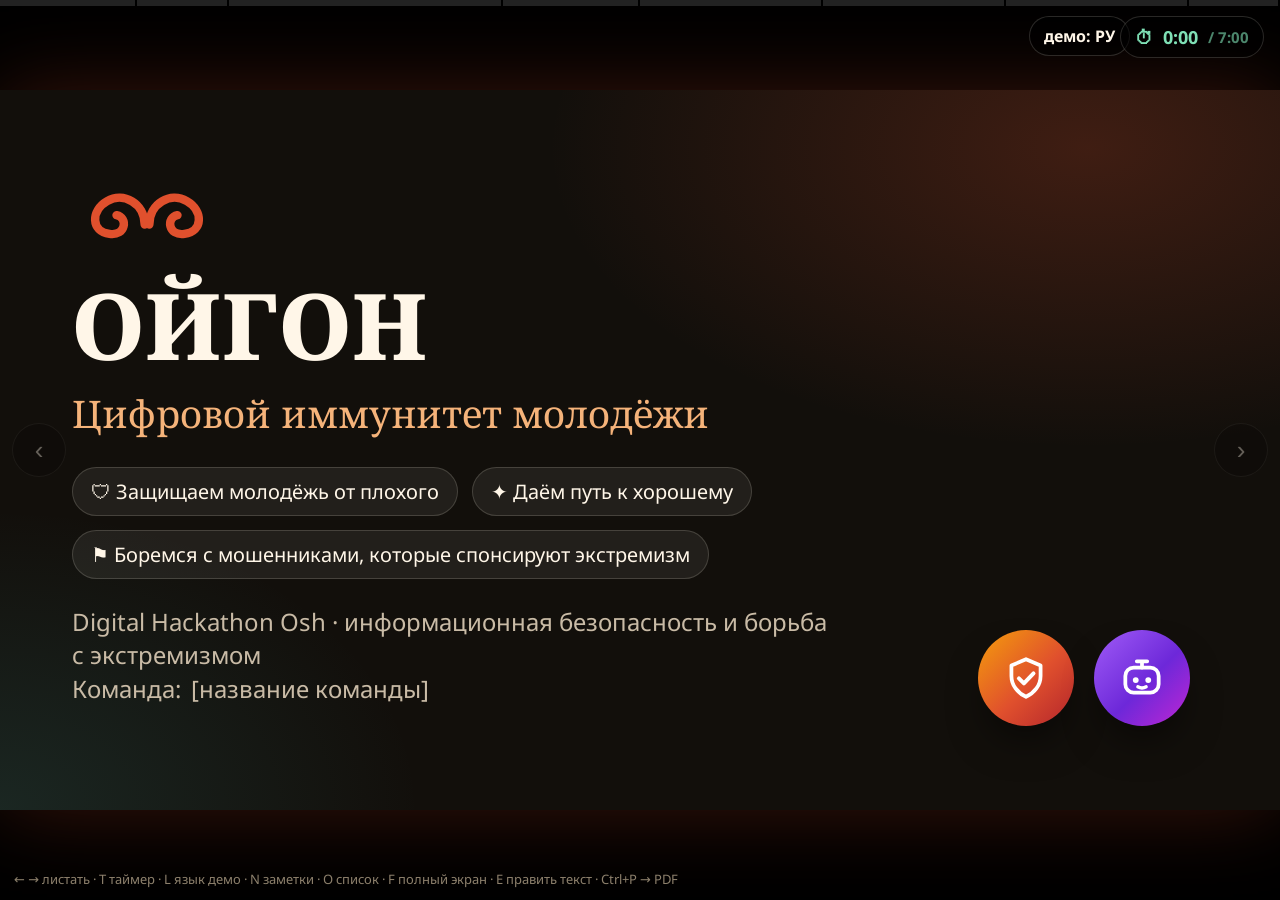
==== pitch/index.html @ 75fb94d0 "Анимированная презентация для защиты (pitch/), ссылки для демо, параметр lang Co-Authored-By: Claude" ====
<!doctype html>
<html lang="ru">
<head>
<meta charset="utf-8">
<meta name="viewport" content="width=device-width, initial-scale=1">
<title>Ойгон — питч (7 минут)</title>
<link href="https://fonts.googleapis.com/css2?family=Noto+Sans:wght@400;600;700&family=Noto+Serif:wght@600;700;800&display=swap" rel="stylesheet">
<style>
:root{--bg:#120f0b;--ink:#fff6e8;--mute:#c9bba6;--red:#e0502d;--red2:#b3252c;--gold:#f5b37a;--teal:#4fb7ae;--card:rgba(255,246,232,.07);--line:rgba(255,246,232,.16);--f-head:'Noto Serif',Georgia,serif;--f-body:'Noto Sans',system-ui,Segoe UI,Arial,sans-serif}
*{box-sizing:border-box;margin:0}
html,body{height:100%;background:#000;overflow:hidden;font-family:var(--f-body);color:var(--ink)}
.stage{position:absolute;left:50%;top:50%;width:1280px;height:720px;transform-origin:center;background:var(--bg);overflow:hidden;box-shadow:0 0 80px rgba(224,80,45,.25)}
.slide{position:absolute;inset:0;padding:56px 72px 70px;opacity:0;visibility:hidden;transform:translateX(60px);transition:opacity .55s,transform .65s cubic-bezier(.2,.8,.2,1),visibility 0s .65s;overflow:hidden;
  background:radial-gradient(900px 500px at 85% 8%,rgba(224,80,45,.22),transparent 60%),radial-gradient(700px 500px at 0% 100%,rgba(79,183,174,.14),transparent 60%),var(--bg)}
.slide.active{opacity:1;visibility:visible;transform:none;transition:opacity .55s,transform .65s cubic-bezier(.2,.8,.2,1)}
.slide.prev{transform:translateX(-60px)}
h1,h2,h3{font-family:var(--f-head);line-height:1.08}
h1{font-size:92px;font-weight:800;letter-spacing:.01em}
h2{font-size:50px;font-weight:800;max-width:1000px}
h3{font-size:26px;font-weight:700}
p{font-size:24px;line-height:1.4;color:var(--mute)}
.top{display:flex;align-items:center;gap:16px;margin-bottom:26px;font-size:15px;letter-spacing:.14em;text-transform:uppercase;color:var(--gold);font-weight:700}
.top .chip{margin-left:auto;padding:6px 14px;border:1px solid var(--line);border-radius:999px;color:var(--mute);letter-spacing:.06em;text-transform:none;font-weight:600}
.top svg{width:46px;height:23px;color:var(--red)}
.num{font-family:var(--f-head);color:var(--red);font-weight:800}
.card{background:var(--card);border:1px solid var(--line);border-radius:22px;padding:26px 28px;backdrop-filter:blur(4px)}
.grid{display:grid;gap:22px}
.g2{grid-template-columns:1fr 1fr}.g3{grid-template-columns:repeat(3,1fr)}.g4{grid-template-columns:repeat(4,1fr)}
.btn{display:inline-flex;align-items:center;gap:10px;padding:14px 26px;border-radius:14px;background:var(--red);color:#fff;font:700 20px var(--f-body);border:0;cursor:pointer;text-decoration:none}
.btn:hover{background:var(--red2)}.btn.ghost{background:transparent;border:1px solid var(--line);color:var(--ink)}
.tag{display:inline-block;padding:5px 12px;border-radius:8px;background:rgba(224,80,45,.2);color:var(--gold);font-weight:700;font-size:17px}
.src{font-size:14px;color:#a89a85;margin-top:8px}
.edit{border-bottom:2px dashed rgba(245,179,122,.5);padding:0 4px;border-radius:4px;outline:none}
body.editing .edit{background:rgba(245,179,122,.18);cursor:text}
body:not(.editing) .edit{border-bottom-color:transparent}
.hint{position:fixed;left:14px;bottom:12px;font-size:13px;color:#8d806c;z-index:40;font-family:var(--f-body)}
/* ===== анимации появления ===== */
.slide.active [data-a]{animation:aUp .8s var(--d,0s) cubic-bezier(.2,.8,.2,1) both}
.slide.active [data-a=left]{animation-name:aLeft}.slide.active [data-a=right]{animation-name:aRight}
.slide.active [data-a=zoom]{animation-name:aZoom}.slide.active [data-a=pop]{animation-name:aPop}.slide.active [data-a=fall]{animation-name:aFall;animation-duration:1.3s}
.slide.active [data-a=fade]{animation-name:aFade}
@keyframes aUp{from{opacity:0;transform:translateY(34px)}to{opacity:1;transform:none}}
@keyframes aLeft{from{opacity:0;transform:translateX(-50px)}to{opacity:1;transform:none}}
@keyframes aRight{from{opacity:0;transform:translateX(50px)}to{opacity:1;transform:none}}
@keyframes aZoom{from{opacity:0;transform:scale(.8)}to{opacity:1;transform:none}}
@keyframes aPop{0%{opacity:0;transform:scale(.4)}60%{transform:scale(1.12)}100%{opacity:1;transform:none}}
@keyframes aFade{from{opacity:0}to{opacity:1}}
@keyframes aFall{0%{opacity:1;transform:translateY(-900px) rotate(-20deg);animation-timing-function:cubic-bezier(.5,0,.9,.6)}50%{transform:translateY(0) rotate(0);animation-timing-function:ease-out}64%{transform:translateY(-44px)}76%{transform:translateY(0);animation-timing-function:ease-out}86%{transform:translateY(-14px)}100%{transform:none}}
/* ===== титул ===== */
.s1{display:grid;align-content:center}
.s1 .mark{width:150px;height:75px;color:var(--red);margin-bottom:20px}
.s1 .mark path{stroke-dasharray:240;stroke-dashoffset:240}
.s1.active .mark path{animation:draw 2.2s .3s ease forwards}
@keyframes draw{to{stroke-dashoffset:0}}
.s1 p{max-width:760px}
.s1 .sub{font-family:var(--f-head);font-size:38px;color:var(--gold);margin:12px 0 28px}
.pillars{display:flex;gap:14px;flex-wrap:wrap;margin-bottom:26px}
.pill{padding:10px 18px;border-radius:999px;border:1px solid var(--line);font-size:20px;color:var(--ink);background:var(--card)}
.bots{position:absolute;right:90px;bottom:84px;display:flex;gap:20px}
.bot{width:96px;height:96px;border-radius:50%;display:grid;place-items:center;color:#fff;box-shadow:0 22px 40px -12px rgba(0,0,0,.6)}
.bot.a{background:linear-gradient(135deg,#f59e0b,#e0502d 55%,#b3252c)}.bot.b{background:linear-gradient(135deg,#a05cf7,#6d28d9 55%,#c026d3)}
.bot svg{width:50px;height:50px}
/* ===== проблема ===== */
.chat{display:grid;gap:14px;align-content:start}
.bub{max-width:560px;padding:16px 20px;border-radius:22px 22px 22px 6px;background:#e6e5ee;color:#16141a;font-size:24px;line-height:1.3;position:relative}
.bub.you{align-self:end;justify-self:end;border-radius:22px 22px 6px 22px;background:linear-gradient(#2a95ff,#0a7bff);color:#fff}
.flag{background:linear-gradient(120deg,rgba(255,160,122,.9),rgba(224,112,216,.7));padding:1px 6px;border-radius:6px}
.flagtag{position:absolute;right:-8px;top:-14px;font-size:14px;background:var(--red);color:#fff;padding:3px 10px;border-radius:999px;font-weight:700;animation:aPop .5s both}
.typing{display:flex;gap:6px;padding:14px 18px;background:#e6e5ee;border-radius:22px;width:76px}
.typing i{width:10px;height:10px;border-radius:50%;background:#8a8898;animation:dot 1s infinite}.typing i:nth-child(2){animation-delay:.15s}.typing i:nth-child(3){animation-delay:.3s}
@keyframes dot{0%,60%,100%{transform:translateY(0)}30%{transform:translateY(-6px)}}
.big{font-family:var(--f-head);font-weight:800;font-size:74px;color:var(--red);line-height:1}
.big small{font-size:26px;color:var(--ink);font-family:var(--f-body);font-weight:700}
/* ===== решение ===== */
.step{display:grid;gap:12px;align-content:start}
.ic{width:64px;height:64px;border-radius:18px;display:grid;place-items:center;font-size:30px;color:#fff}
.ic.i1{background:linear-gradient(135deg,#1f6f6a,#0b3b44)}.ic.i2{background:linear-gradient(135deg,#e9893a,#c8353b)}.ic.i3{background:linear-gradient(135deg,#8f1d24,#3a0d12)}
.arrow{align-self:center;font-size:54px;color:var(--gold)}
.flow{display:grid;grid-template-columns:1fr auto 1fr auto 1fr;gap:18px;align-items:stretch}
/* ===== демо ===== */
.demo{display:grid;grid-template-columns:480px 1fr;gap:26px;align-items:start}
.demo .st{padding:10px 14px}.demo .steps3{gap:10px}
.beaf{display:grid;grid-template-columns:1fr 26px 1fr;gap:10px;align-items:center;margin-top:14px}
.beaf .card{padding:12px 14px;font-size:17px;line-height:1.3}
.beaf .bad{border-color:rgba(224,80,45,.5)}.beaf .good{border-color:rgba(79,183,174,.6)}
.frame{position:relative;border-radius:18px;border:1px solid var(--line);background:#fff;overflow:hidden;height:500px}
.frame .bar{height:34px;background:#2b2620;display:flex;align-items:center;gap:8px;padding:0 14px;font-size:14px;color:#c9bba6}
.frame .bar i{width:11px;height:11px;border-radius:50%;background:#5a5046}
.frame .bar span{margin-left:10px;background:#3a342c;padding:3px 14px;border-radius:999px;flex:1}
.frame iframe{position:absolute;left:0;top:34px;width:1200px;height:1000px;border:0;transform-origin:0 0;transform:scale(.47);background:#fff}
.frame .cover{position:absolute;inset:34px 0 0 0;display:grid;place-items:center;align-content:center;gap:14px;background:linear-gradient(160deg,#241a14,#120f0b);color:var(--mute);text-align:center}
.dbtn{display:flex;gap:10px;flex-wrap:wrap;margin-top:12px}
.dbtn button{padding:9px 16px;border-radius:999px;border:1px solid var(--line);background:var(--card);color:var(--ink);font:600 16px var(--f-body);cursor:pointer}
.dbtn button:hover,.dbtn button.on{background:var(--red);border-color:var(--red)}
.steps3{display:grid;gap:12px}
.st{display:grid;grid-template-columns:48px 1fr;gap:14px;align-items:center;padding:12px 16px;border-radius:16px;background:var(--card);border:1px solid var(--line)}
.st b.n{width:48px;height:48px;border-radius:50%;display:grid;place-items:center;background:var(--red);font-size:22px}
.st span{font-size:21px;line-height:1.25}
/* ===== безопасность ===== */
.safe .card{display:grid;gap:8px;align-content:start}
.safe h3{color:var(--gold)}
.safe .card p{font-size:21px}
.warn{margin-top:20px;padding:16px 22px;border-radius:16px;border:1px dashed rgba(245,179,122,.6);color:var(--ink);font-size:21px}
/* ===== план ===== */
.tl{position:relative;display:grid;grid-template-columns:repeat(4,1fr);gap:20px;margin-top:20px}
.tl::before{content:"";position:absolute;left:0;right:0;top:34px;height:4px;background:linear-gradient(90deg,var(--red),var(--gold));transform-origin:0 50%;transform:scaleX(0)}
.slide.active .tl::before{animation:grow 1.6s .4s ease forwards}
@keyframes grow{to{transform:scaleX(1)}}
.tl .p{position:relative;display:grid;gap:10px;align-content:start}
.tl .dot{width:68px;height:68px;border-radius:50%;background:var(--bg);border:4px solid var(--red);display:grid;place-items:center;font-family:var(--f-head);font-weight:800;font-size:28px;z-index:1}
.tl .p .when{font-size:24px;font-weight:700;color:var(--gold)}
.tl .p span.t{font-size:20px;color:var(--mute);line-height:1.35}
/* ===== замеры ===== */
.bars{display:grid;gap:14px}
.brow{display:grid;grid-template-columns:170px 1fr 70px;gap:14px;align-items:center;font-size:20px}
.btrack{height:26px;border-radius:14px;background:rgba(255,246,232,.1);overflow:hidden}
.btrack i{display:block;height:100%;width:0;border-radius:14px;transition:width 1.4s var(--d,.4s) cubic-bezier(.2,.8,.2,1)}
.slide.active .btrack i{width:var(--w)}
.b1{background:#8f8068}.b2{background:var(--red)}.b3{background:repeating-linear-gradient(45deg,rgba(224,80,45,.25),rgba(224,80,45,.25) 8px,transparent 8px,transparent 16px);border:1px dashed var(--red)}
/* ===== команда ===== */
.team{display:grid;grid-template-columns:repeat(3,1fr);gap:18px}
.team .card{display:grid;gap:8px}
.av{width:60px;height:60px;border-radius:50%;display:grid;place-items:center;font-family:var(--f-head);font-weight:800;font-size:26px;color:#fff;background:linear-gradient(135deg,var(--red),#6d28d9)}
.ask{margin-top:34px;font-family:var(--f-head);font-size:42px;color:var(--gold)}
/* ===== вопросы ===== */
.qa{display:grid;grid-template-columns:repeat(3,1fr);gap:16px}
.fl{perspective:900px;height:176px;cursor:pointer}
.fl .in{position:relative;height:100%;transition:transform .7s;transform-style:preserve-3d}
.fl.on .in{transform:rotateY(180deg)}
.fl .f,.fl .b{position:absolute;inset:0;border-radius:20px;border:1px solid var(--line);padding:18px 20px;backface-visibility:hidden;display:grid;align-content:center;gap:6px}
.fl .f{background:var(--card);font-family:var(--f-head);font-size:22px;font-weight:700}
.fl .b{background:linear-gradient(160deg,#3a1a12,#1b1410);transform:rotateY(180deg);font-size:17px;line-height:1.35;color:var(--ink)}
.fl .b small{color:var(--gold);font-weight:700;font-size:13px;letter-spacing:.12em}
/* ===== интерфейс ===== */
.ui{position:fixed;z-index:50;font-family:var(--f-body)}
#progress{position:fixed;left:0;right:0;top:0;height:6px;background:rgba(255,255,255,.08);z-index:60;display:flex}
#progress i{display:block;height:100%;background:rgba(255,255,255,.06);border-right:2px solid #000;position:relative;overflow:hidden}
#progress i b{position:absolute;inset:0;background:var(--red);transform-origin:0 50%;transform:scaleX(0)}
#timer{position:fixed;right:16px;top:16px;z-index:60;display:flex;gap:10px;align-items:center;padding:8px 14px;border-radius:999px;background:rgba(0,0,0,.55);border:1px solid var(--line);font:700 18px var(--f-body);color:var(--ink);cursor:pointer;user-select:none}
#timer.ok{color:#7fe0b5}#timer.warn{color:#ffd166}#timer.over{color:#ff7a80}
#notes{position:fixed;left:0;right:0;bottom:0;z-index:70;background:rgba(10,8,6,.96);border-top:1px solid var(--line);padding:18px 28px;max-height:46vh;overflow:auto;font-size:19px;line-height:1.5;color:#efe2cf;transform:translateY(105%);transition:transform .4s}
#notes.on{transform:none}
#notes h4{font-family:var(--f-head);color:var(--gold);margin-bottom:6px;font-size:22px}
#overview{position:fixed;inset:0;z-index:80;background:rgba(8,6,4,.96);display:none;padding:50px;overflow:auto}
#overview.on{display:block}
#overview ol{list-style:none;padding:0;display:grid;grid-template-columns:repeat(2,1fr);gap:12px;max-width:1000px;margin:0 auto}
#overview li{padding:16px 20px;border:1px solid var(--line);border-radius:14px;cursor:pointer;display:grid;grid-template-columns:44px 1fr auto;gap:14px;align-items:center;font-size:20px}
#overview li:hover{background:var(--card)}#overview li b{color:var(--red);font-family:var(--f-head);font-size:24px}#overview li em{font-style:normal;color:var(--mute);font-size:15px}
.nav{position:fixed;top:50%;z-index:55;width:54px;height:54px;border-radius:50%;border:1px solid var(--line);background:rgba(0,0,0,.4);color:var(--ink);font-size:26px;cursor:pointer;opacity:.35;transform:translateY(-50%)}
.nav:hover{opacity:1}.nav.l{left:12px}.nav.r{right:12px}
@media print{
  @page{size:1280px 720px;margin:0}
  html,body{overflow:visible;height:auto;background:#fff}
  .stage{position:static;transform:none!important;width:1280px;height:auto;box-shadow:none;overflow:visible}
  .slide{position:relative;opacity:1!important;visibility:visible!important;transform:none!important;width:1280px;height:720px;page-break-after:always;break-after:page}
  .slide [data-a]{animation:none!important}.btrack i{width:var(--w)!important}.tl::before{transform:none!important}.s1 .mark path{stroke-dashoffset:0!important}
  #progress,#timer,#notes,#overview,.nav,.hint,.frame iframe,.dbtn{display:none!important}
}
</style>
</head>
<body>
<div id="progress"></div>
<div id="dl" title="Язык демо (L)" style="position:fixed;right:150px;top:16px;z-index:60;padding:8px 14px;border-radius:999px;background:rgba(0,0,0,.55);border:1px solid rgba(255,246,232,.16);font:700 16px var(--f-body);color:#fff6e8;cursor:pointer;user-select:none">демо: РУ</div>
<div id="timer" class="ok" title="T — старт/пауза, R — сброс">⏱ <span id="tclock">0:00</span> <small style="opacity:.6">/ 7:00</small></div>
<button class="nav l" id="prev" aria-label="Назад">‹</button><button class="nav r" id="next" aria-label="Вперёд">›</button>
<div class="hint">← → листать · T таймер · L язык демо · N заметки · O список · F полный экран · E править текст · Ctrl+P → PDF</div>

<div class="stage" id="stage">

<!-- 1. ТИТУЛ -->
<section class="slide s1" data-title="Ойгон" data-time="Старт" data-t="0,0">
  <svg class="mark" viewBox="0 0 64 32" aria-hidden="true"><g fill="none" stroke="currentColor" stroke-width="3.6" stroke-linecap="round" stroke-linejoin="round"><path d="M31 19c0-9-9-14-16-10S8 22 16 23c7 1 8-7 3-8"/><path d="M33 19c0-9 9-14 16-10s7 13-1 14c-7 1-8-7-3-8"/></g></svg>
  <h1 data-a="up" style="--d:.2s">ОЙГОН</h1>
  <div class="sub" data-a="up" style="--d:.45s">Цифровой иммунитет молодёжи</div>
  <div class="pillars">
    <span class="pill" data-a="pop" style="--d:.8s">🛡 Защищаем молодёжь от плохого</span>
    <span class="pill" data-a="pop" style="--d:1s">✦ Даём путь к хорошему</span>
    <span class="pill" data-a="pop" style="--d:1.2s">⚑ Боремся с мошенниками, которые спонсируют экстремизм</span>
  </div>
  <p data-a="fade" style="--d:1.5s">Digital Hackathon Osh · информационная безопасность и борьба с экстремизмом<br>Команда: <span class="edit" data-k="team-name">[название команды]</span></p>
  <div class="bots" aria-hidden="true">
    <div class="bot a" data-a="fall" style="--d:1.7s"><svg viewBox="0 0 24 24"><path d="M12 3l7 3v5c0 4.5-3 8.2-7 10-4-1.8-7-5.5-7-10V6z" fill="none" stroke="currentColor" stroke-width="1.8" stroke-linejoin="round"/><path d="M8.6 12.2l2.4 2.4 4.6-4.8" fill="none" stroke="currentColor" stroke-width="1.9" stroke-linecap="round" stroke-linejoin="round"/></svg></div>
    <div class="bot b" data-a="fall" style="--d:2.2s"><svg viewBox="0 0 24 24"><rect x="4" y="7" width="16" height="12" rx="4" fill="none" stroke="currentColor" stroke-width="1.8"/><path d="M12 7V4M9.5 4h5" stroke="currentColor" stroke-width="1.8" stroke-linecap="round"/><circle cx="9" cy="13" r="1.4" fill="currentColor"/><circle cx="15" cy="13" r="1.4" fill="currentColor"/><path d="M10 16.2c1.2.7 2.8.7 4 0" stroke="currentColor" stroke-width="1.6" stroke-linecap="round" fill="none"/></svg></div>
  </div>
</section>

<!-- 2. ПРОБЛЕМА И ГЕРОЙ -->
<section class="slide" data-title="Проблема и герой" data-time="0:00–0:45" data-t="0,45">
  <div class="top"><svg viewBox="0 0 64 32"><use href="#h"/></svg>Проблема и герой<span class="chip">0:00–0:45</span></div>
  <div class="grid g2" style="gap:44px;align-items:start">
    <div>
      <h2 data-a="up">Ученику 15 лет пишут в чате</h2>
      <div class="chat" style="margin-top:22px">
        <div class="bub" data-a="left" style="--d:.5s">Ты не такой, как все. <span class="flag">Есть закрытый чат только для своих.</span><span class="flagtag" data-a="pop" style="--d:1.4s">Лесть</span></div>
        <div class="bub" data-a="left" style="--d:1.2s"><span class="flag">Никому не говори</span> и <span class="flag">реши сейчас.</span><span class="flagtag" data-a="pop" style="--d:2.1s">Секретность · Срочность</span></div>
        <div class="typing" data-a="fade" style="--d:1.9s"><i></i><i></i><i></i></div>
      </div>
      <p style="margin-top:22px;color:var(--ink)" data-a="up"><b>Он не понимает, кому безопасно обратиться.</b></p>
    </div>
    <div class="grid" style="gap:18px">
      <div class="card" data-a="right" style="--d:.6s"><div class="big"><span class="count" data-to="826">0</span> <small>млн сомов</small></div><p style="font-size:21px">украдено у граждан интернет-мошенниками в 2025 году</p><div class="src">Замминистра внутренних дел, 24.kg, 12.03.2026</div></div>
      <div class="card" data-a="right" style="--d:.9s"><div class="big"><span class="count" data-to="7095" data-sp="1">0</span></div><p style="font-size:21px">фактов мошенничества за январь–июнь 2026, в 1,6 раза больше, чем год назад</p><div class="src">Нацстатком по данным Генпрокуратуры, 24.kg, 29.07.2026</div></div>
      <p data-a="up" style="--d:1.3s;font-size:21px;color:var(--ink)">Мошенники и вербовщики используют одни приёмы: <b>давление, срочность, секретность</b>.</p>
    </div>
  </div>
</section>

<!-- 3. РЕШЕНИЕ -->
<section class="slide" data-title="Что делает Ойгон" data-time="0:45–1:15" data-t="45,75">
  <div class="top"><svg viewBox="0 0 64 32"><use href="#h"/></svg>Решение<span class="chip">0:45–1:15</span></div>
  <h2 data-a="up">Не блокируем, а вырабатываем иммунитет</h2>
  <div class="flow" style="margin-top:34px">
    <div class="card step" data-a="up" style="--d:.4s"><div class="ic i1">🎮</div><h3>Узнай</h3><p style="font-size:21px">Квесты и игры на местных историях: «Закрытый чат», «Путь пяти городов», «Дозор».</p></div>
    <div class="arrow" data-a="fade" style="--d:.8s">→</div>
    <div class="card step" data-a="up" style="--d:.8s"><div class="ic i2">🛡</div><h3>Проверь</h3><p style="font-size:21px">Проверка мошенников: сообщение или ссылка за 10 секунд, прямо в браузере.</p></div>
    <div class="arrow" data-a="fade" style="--d:1.2s">→</div>
    <div class="card step" data-a="up" style="--d:1.2s"><div class="ic i3">✦</div><h3>Иди к хорошему</h3><p style="font-size:21px">Афиша учёбы и хакатонов, новости, поддержка. Русский и кыргызский.</p></div>
  </div>
  <p data-a="up" style="--d:1.7s;margin-top:30px;color:var(--ink)">Одна платформа: <b>новости · игры · проверка мошенников · афиша</b>. Без регистрации, без сбора данных.</p>
</section>

<!-- 4. ДЕМО 1 -->
<section class="slide" data-title="Демо: «Закрытый чат»" data-time="1:15–2:45" data-t="75,165" data-demo="chat">
  <div class="top"><svg viewBox="0 0 64 32"><use href="#h"/></svg>Главная функция · демо<span class="chip">1:15–2:45</span></div>
  <div class="demo">
    <div>
      <h2 style="font-size:42px" data-a="up">«Закрытый чат»</h2>
      <div class="steps3" style="margin-top:18px">
        <div class="st" data-a="left" style="--d:.3s"><b class="n">1</b><span><b>Ситуация.</b> Подозрительное сообщение в мессенджере.</span></div>
        <div class="st" data-a="left" style="--d:.6s"><b class="n">2</b><span><b>Действие.</b> Выбираешь ответ и видишь красные флаги.</span></div>
        <div class="st" data-a="left" style="--d:.9s"><b class="n">3</b><span><b>Результат.</b> Разбор приёмов и безопасный шаг.</span></div>
      </div>
      <div class="beaf" data-a="up" style="--d:1.2s"><div class="card bad">Было: не знал, как распознать давление</div><div class="arrow" style="font-size:28px">→</div><div class="card good">Стало: видит приёмы и знает безопасный шаг</div></div>
      <div class="dbtn"><button data-demo-open="chat" class="on">▶ Запустить демо</button><button data-demo-open="home">Главная</button></div>
    </div>
    <div class="frame" data-a="right" style="--d:.5s">
      <div class="bar"><i></i><i></i><i></i><span class="url">oygon · демо</span></div>
      <iframe title="Демо сайта" loading="lazy"></iframe>
      <div class="cover"><div style="font-size:60px">▶</div><div style="font-size:22px">Нажми «Запустить демо»</div><div style="font-size:15px">Работает и без интернета, если папка сайта рядом</div></div>
    </div>
  </div>
</section>

<!-- 5. ДЕМО 2 -->
<section class="slide" data-title="Демо: проверка мошенников" data-time="2:45–3:30" data-t="165,210" data-demo="fraud">
  <div class="top"><svg viewBox="0 0 64 32"><use href="#h"/></svg>Борьба с мошенниками · демо<span class="chip">2:45–3:30</span></div>
  <div class="demo">
    <div>
      <h2 style="font-size:34px" data-a="up">Борьба с мошенниками, которые спонсируют экстремизм</h2>
      <div class="steps3" style="margin-top:18px">
        <div class="st" data-a="left" style="--d:.3s"><b class="n">1</b><span>Вставил подозрительное сообщение или ссылку</span></div>
        <div class="st" data-a="left" style="--d:.6s"><b class="n">2</b><span>Получил оценку риска 0–100 и признаки</span></div>
        <div class="st" data-a="left" style="--d:.9s"><b class="n">3</b><span>Узнал, что делать: не платить, не слать коды</span></div>
      </div>
      <p data-a="up" style="--d:1.2s;margin-top:12px;font-size:17px">Выманенные деньги и данные могут идти на другие преступления, в том числе вербовку. Проверка работает в браузере, текст не уходит с устройства. Это помощник, а не вердикт.</p>
      <div class="dbtn"><button data-demo-open="fraud-card" class="on">▶ Карта заблокирована</button><button data-demo-open="fraud-fake">Фальшивая ссылка</button><button data-demo-open="fraud-prize">Выигрыш</button></div>
    </div>
    <div class="frame" data-a="right" style="--d:.5s">
      <div class="bar"><i></i><i></i><i></i><span class="url">oygon · проверка мошенников</span></div>
      <iframe title="Демо проверки" loading="lazy"></iframe>
      <div class="cover"><div style="font-size:60px">🛡</div><div style="font-size:22px">Нажми на пример слева</div></div>
    </div>
  </div>
</section>

<!-- 6. БЕЗОПАСНОСТЬ -->
<section class="slide safe" data-title="Безопасность и этика" data-time="3:30–4:30" data-t="210,270">
  <div class="top"><svg viewBox="0 0 64 32"><use href="#h"/></svg>Безопасность и этика<span class="chip">3:30–4:30</span></div>
  <h2 data-a="up" style="font-size:44px">Помощь и профилактика, а не слежка и не ярлыки</h2>
  <div class="grid g2" style="margin-top:26px">
    <div class="card" data-a="up" style="--d:.3s"><h3>Что собираем?</h3><p>Ничего о пользователях: без регистрации и без баз данных.</p></div>
    <div class="card" data-a="up" style="--d:.5s"><h3>Где храним?</h3><p>Только в браузере самого пользователя. На нашем сервере данных нет.</p></div>
    <div class="card" data-a="up" style="--d:.7s"><h3>Кто имеет доступ?</h3><p>Только сам пользователь. Админ-панель пока в демо-режиме.</p></div>
    <div class="card" data-a="up" style="--d:.9s"><h3>Как получаем согласие?</h3><p>Всё добровольно: проверку запускает сам человек.</p></div>
  </div>
  <div class="warn" data-a="up" style="--d:1.3s"><b>Честно о демо:</b> форма «Сообщить» и профили психологов показаны как макет, перевод на кыргызский ждёт проверки носителем.</div>
</section>

<!-- 7. ПЛАН -->
<section class="slide" data-title="План запуска в Оше" data-time="4:30–5:30" data-t="270,330">
  <div class="top"><svg viewBox="0 0 64 32"><use href="#h"/></svg>План запуска в Оше<span class="chip">4:30–5:30</span></div>
  <h2 data-a="up" style="font-size:44px">Пилот в одной школе или колледже Оша</h2>
  <div class="tl">
    <div class="p" data-a="up" style="--d:.5s"><div class="dot">1</div><div class="when">1–2 мес.</div><span class="t">Согласовать площадку, проверить тексты с психологом и носителями языка</span></div>
    <div class="p" data-a="up" style="--d:.9s"><div class="dot">2</div><div class="when">3–4 мес.</div><span class="t">Пробное занятие в одном классе: задание до и после квеста</span></div>
    <div class="p" data-a="up" style="--d:1.3s"><div class="dot">3</div><div class="when">5–6 мес.</div><span class="t">Разбор результатов, доработка, психологи-практиканты под наставничеством</span></div>
    <div class="p" data-a="up" style="--d:1.7s"><div class="dot">4</div><div class="when">7–12 мес.</div><span class="t">Другие школы и колледжи Оша и области, оператор для обращений</span></div>
  </div>
  <div class="warn" data-a="up" style="--d:2.1s;margin-top:34px">Площадка и партнёры <b>ещё не подтверждены</b>: это следующий шаг. Партнёров называем только после согласия. Бюджет пилота: <span class="edit" data-k="budget">[сумма]</span></div>
</section>

<!-- 8. ЗАМЕРЫ -->
<section class="slide" data-title="Измерим результат" data-time="5:30–6:30" data-t="330,390">
  <div class="top"><svg viewBox="0 0 64 32"><use href="#h"/></svg>Результат<span class="chip">5:30–6:30</span></div>
  <h2 data-a="up" style="font-size:44px">Проверяем знания и навыки, а не взгляды людей</h2>
  <div class="grid g2" style="margin-top:24px;gap:30px;align-items:start">
    <div class="grid" style="gap:14px">
      <div class="card" data-a="left" style="--d:.3s"><h3>Охват</h3><p style="font-size:22px">Сколько человек прошли квест и проверку.</p></div>
      <div class="card" data-a="left" style="--d:.5s"><h3>Использование и обращения</h3><p style="font-size:22px">Сколько дошли до разбора и «Сообщить».</p></div>
      <div class="card" data-a="left" style="--d:.7s"><h3>Изменение знаний</h3><p style="font-size:22px">Одинаковое задание до и после: найденные признаки (0–4) и безопасный ответ.</p></div>
    </div>
    <div class="card" data-a="right" style="--d:.5s">
      <h3 style="margin-bottom:14px">Замер «до и после» (схема)</h3>
      <div class="bars">
        <div class="brow"><span>До квеста</span><div class="btrack"><i class="b1" style="--w:45%"></i></div><b>пример</b></div>
        <div class="brow"><span>После квеста</span><div class="btrack"><i class="b3" style="--w:80%;--d:1s"></i></div><b>цель</b></div>
      </div>
      <div class="warn" style="margin-top:18px;font-size:18px;padding:12px 16px"><b>Пилот не проводился:</b> цифр участников пока нет. Инструмент уже есть на сайте — «Пробное занятие».</div>
    </div>
  </div>
</section>

<!-- 9. КОМАНДА И ИТОГ -->
<section class="slide" data-title="Команда и итог" data-time="6:30–7:00" data-t="390,420">
  <div class="top"><svg viewBox="0 0 64 32"><use href="#h"/></svg>Команда и итог<span class="chip">6:30–7:00</span></div>
  <h2 data-a="up" style="font-size:44px">Кто мы и что просим</h2>
  <div class="team" style="margin-top:22px">
    <div class="card" data-a="up" style="--d:.3s"><div class="av">1</div><h3 class="edit" data-k="m1n">[Имя участника]</h3><p style="font-size:21px" class="edit" data-k="m1r">Вклад: [чем занимался]</p></div>
    <div class="card" data-a="up" style="--d:.5s"><div class="av">2</div><h3 class="edit" data-k="m2n">[Имя участника]</h3><p style="font-size:21px" class="edit" data-k="m2r">Вклад: [чем занимался]</p></div>
    <div class="card" data-a="up" style="--d:.7s"><div class="av">3</div><h3 class="edit" data-k="m3n">[Имя участника]</h3><p style="font-size:21px" class="edit" data-k="m3r">Вклад: [чем занимался]</p></div>
  </div>
  <div class="ask" data-a="up" style="--d:1.1s">Нужна площадка для пилота в Оше</div>
  <p data-a="up" style="--d:1.4s;margin-top:10px;color:var(--ink)">Защищать молодёжь от плохого · давать путь к хорошему · бороться с мошенниками, которые спонсируют экстремизм</p>
</section>

<!-- 10. ВОПРОСЫ -->
<section class="slide" data-title="Вопросы жюри" data-time="3 минуты" data-t="420,420">
  <div class="top"><svg viewBox="0 0 64 32"><use href="#h"/></svg>Вопросы жюри<span class="chip">3 минуты · нажми на карточку</span></div>
  <div class="qa" style="margin-top:6px">
    <div class="fl" data-a="zoom" style="--d:.2s"><div class="in"><div class="f">Объясните проблему простыми словами</div><div class="b"><small>ОТВЕЧАЙ</small>Подростку пишут в чате с давлением и секретностью. Мошенники используют те же приёмы. Мы учим это замечать и показываем, куда обратиться.</div></div></div>
    <div class="fl" data-a="zoom" style="--d:.35s"><div class="in"><div class="f">Откуда знаете, что это нужно?</div><div class="b"><small>ОТВЕЧАЙ</small>Открытые цифры: 826 млн сомов украдено в 2025 году, рост мошенничества в 2026. Опроса аудитории ещё не было: это задача пилота.</div></div></div>
    <div class="fl" data-a="zoom" style="--d:.5s"><div class="in"><div class="f">Как защитите данные?</div><div class="b"><small>ОТВЕЧАЙ</small>Не собираем: без регистрации, всё хранится в браузере пользователя. Форма обращений пока демо.</div></div></div>
    <div class="fl" data-a="zoom" style="--d:.65s"><div class="in"><div class="f">Чем отличаетесь от существующего?</div><div class="b"><small>ОТВЕЧАЙ</small>Профилактика вместо блокировки: игры на местных историях, проверка мошенников без сервера, русский и кыргызский.</div></div></div>
    <div class="fl" data-a="zoom" style="--d:.8s"><div class="in"><div class="f">Проверяли ли это в школах?</div><div class="b"><small>ОТВЕЧАЙ</small>Мы пока не проверяли это в нескольких школах. Следующий шаг — пилот и сбор обратной связи.</div></div></div>
    <div class="fl" data-a="zoom" style="--d:.95s"><div class="in"><div class="f">Кто что сделал в команде?</div><div class="b"><small>ОТВЕЧАЙ</small><span class="edit" data-k="who">[Заполните: имя — вклад, по одной строке на участника]</span></div></div></div>
  </div>
</section>

</div>

<div id="notes"></div>
<div id="overview"><ol></ol></div>
<svg width="0" height="0" style="position:absolute"><symbol id="h" viewBox="0 0 64 32"><g fill="none" stroke="currentColor" stroke-width="3.6" stroke-linecap="round" stroke-linejoin="round"><path d="M31 19c0-9-9-14-16-10S8 22 16 23c7 1 8-7 3-8"/><path d="M33 19c0-9 9-14 16-10s7 13-1 14c-7 1-8-7-3-8"/></g></symbol></svg>

<script>
(function(){
'use strict';
var NOTES=[
 ['Титул','Поздоровайтесь, назовите команду и тему. Одной фразой: «Ойгон помогает молодёжи узнавать манипуляцию, проверять мошенников и находить путь к хорошему». Два бота падают сверху: это помощники «Проверка мошенников» и «Психологи».'],
 ['0:00–0:45 · Проблема и герой','Герой: ученик 15 лет, ему пишут в чате. Покажите красные флаги: лесть, секретность, срочность. Затем две цифры (источники на слайде): 826 млн сомов украдено в 2025 году, 7 095 фактов мошенничества за полгода 2026. Мысль: мошенники и вербовщики пользуются одними приёмами, а подросток не знает, кому безопасно обратиться.'],
 ['0:45–1:15 · Решение','Три шага: Узнай (игры и квесты), Проверь (проверка мошенников), Иди к хорошему (афиша, новости, поддержка). Подчеркните: не блокируем, а вырабатываем иммунитет. Без регистрации и сбора данных.'],
 ['1:15–2:45 · Демо 1 (90 секунд)','Один человек нажимает, другой говорит. Нажмите «Запустить демо»: откроется «Закрытый чат». Выберите ответ, нажмите на подозрительную фразу, покажите разбор приёмов. Говорите: «Макет называем макетом». Если демо не открылось: запасная копия сайта лежит рядом в папке, либо откройте записанное видео.'],
 ['2:45–3:30 · Демо 2 (45 секунд)','Нажмите «Карта заблокирована»: оценка 100, «Опасно», список признаков. Затем «Фальшивая ссылка». Фраза: «Деньги, выманенные мошенниками, могут идти на другие преступления, в том числе вербовку». Оговорка: это помощник, а не вердикт, текст не уходит с устройства.'],
 ['3:30–4:30 · Безопасность и этика','Отвечайте на четыре вопроса: что собираем, где храним, кто имеет доступ, как согласие. Честно скажите, что форма «Сообщить» и психологи — макет, а перевод ждёт проверки носителем. Это помощь, а не слежка.'],
 ['4:30–5:30 · План запуска в Оше','Пилот в одной школе или колледже. Четыре этапа: 1–2, 3–4, 5–6, 7–12 месяцев. Площадка и партнёры не подтверждены, партнёров называйте только после согласия. Назовите бюджет (впишите его на слайде клавишей E).'],
 ['5:30–6:30 · Результат','Измеряем охват, использование и изменение знаний. Схема «до и после»: найденные признаки (0–4) и безопасный ответ. Честно: пилот не проводился, цифр участников нет. Инструмент «Пробное занятие» уже работает на сайте.'],
 ['6:30–7:00 · Команда и итог','Назовите участников и вклад каждого (впишите на слайде клавишей E). Итоговая просьба: площадка для пилота в Оше. Повторите три идеи.'],
 ['Вопросы жюри (3 минуты)','Нажимайте на карточки, чтобы показать подготовленный ответ. На «Проверяли ли это в школах?» отвечайте честно: пока нет, следующий шаг — пилот. Впишите ответ про роли в команде.']
];
var SLIDES=[].slice.call(document.querySelectorAll('.slide')), cur=0, stage=document.getElementById('stage');
var BLOCKS=SLIDES.map(function(s){return (s.dataset.t||'0,0').split(',').map(Number);});
/* масштаб сцены */
function fit(){var s=Math.min(innerWidth/1280,innerHeight/720);stage.style.transform='translate(-50%,-50%) scale('+s+')';scaleFrames(s);}
function scaleFrames(){}
addEventListener('resize',fit);fit();
/* прогресс по времени */
var prog=document.getElementById('progress');
BLOCKS.forEach(function(b,i){if(i===0||i===SLIDES.length-1)return;var w=(b[1]-b[0])/420*100;var el=document.createElement('i');el.style.width=w+'%';el.innerHTML='<b></b>';el.dataset.i=i;prog.appendChild(el);});
/* переход */
function go(n,force){n=Math.max(0,Math.min(SLIDES.length-1,n));if(n===cur&&!force)return;SLIDES.forEach(function(s,i){s.classList.remove('active','prev');if(i<n)s.classList.add('prev');});SLIDES[n].classList.add('active');cur=n;counters(SLIDES[n]);noteUpdate();history.replaceState(null,'','#'+(n+1));}
function counters(sl){[].forEach.call(sl.querySelectorAll('.count'),function(c){var to=+c.dataset.to,t0=performance.now(),d=1400;(function f(t){var k=Math.min(1,(t-t0)/d),v=Math.round(to*(1-Math.pow(1-k,3)));c.textContent=c.dataset.sp?v.toLocaleString('ru-RU').replace(/ | /g,' '):v;if(k<1)requestAnimationFrame(f);})(t0);});}
/* заметки и список */
var notes=document.getElementById('notes');
function noteUpdate(){var n=NOTES[cur]||['',''];notes.innerHTML='<h4>'+n[0]+'</h4><div>'+n[1]+'</div>';}
var ov=document.getElementById('overview'),ol=ov.querySelector('ol');
SLIDES.forEach(function(s,i){var li=document.createElement('li');li.innerHTML='<b>'+(i+1)+'</b><span>'+s.dataset.title+'</span><em>'+s.dataset.time+'</em>';li.onclick=function(){ov.classList.remove('on');go(i);};ol.appendChild(li);});
/* таймер */
var tEl=document.getElementById('timer'),tc=document.getElementById('tclock'),run=false,el=0,last=0;
function fmt(s){return Math.floor(s/60)+':'+('0'+Math.floor(s%60)).slice(-2);}
setInterval(function(){var now=performance.now();if(run){el+=(now-last)/1000;}last=now;tc.textContent=fmt(el);tEl.className=el>420?'over':el>390?'warn':'ok';
  [].forEach.call(prog.children,function(c){var b=BLOCKS[+c.dataset.i],k=Math.max(0,Math.min(1,(el-b[0])/(b[1]-b[0])));c.firstChild.style.transform='scaleX('+k+')';});},200);
function toggleTimer(){run=!run;last=performance.now();tEl.style.opacity=run?1:.7;}
tEl.onclick=toggleTimer;
/* демо во фрейме */
var DLANG='ru';var PATHS={chat:'#/quest?start=chat',home:'#/home','fraud-card':'#/antifraud?ex=card','fraud-fake':'#/antifraud?ex=fake','fraud-prize':'#/antifraud?ex=prize'};
var lastDemo={};
function routeFor(k){return '../index.html?lang='+DLANG+'&t='+Date.now()+PATHS[k];}
function fitFrame(fr){var box=fr.parentNode;var sc=box.clientWidth/1200;fr.style.transform='scale('+sc+')';fr.style.height=Math.ceil((box.clientHeight-34)/sc)+'px';}
[].forEach.call(document.querySelectorAll('[data-demo-open]'),function(b){b.onclick=function(){var sl=b.closest('.slide'),fr=sl.querySelector('iframe'),cover=sl.querySelector('.cover');[].forEach.call(sl.querySelectorAll('[data-demo-open]'),function(x){x.classList.remove('on');});b.classList.add('on');
  var url=routeFor(b.dataset.demoOpen); lastDemo[sl.dataset.demo]=b.dataset.demoOpen; fr.src='about:blank'; setTimeout(function(){fr.src=url;fr.onload=function(){fitFrame(fr);};},30); cover.style.display='none'; fitFrame(fr); this.blur();};});
/* карточки вопросов */
[].forEach.call(document.querySelectorAll('.fl'),function(f){f.onclick=function(){f.classList.toggle('on');};});
/* правка текста */
var editing=false;
function saveEdits(){[].forEach.call(document.querySelectorAll('.edit'),function(e){try{localStorage.setItem('pitch-'+e.dataset.k,e.textContent);}catch(x){}});}
[].forEach.call(document.querySelectorAll('.edit'),function(e){try{var v=localStorage.getItem('pitch-'+e.dataset.k);if(v)e.textContent=v;}catch(x){}e.addEventListener('blur',saveEdits);});
function setEdit(on){editing=on;document.body.classList.toggle('editing',on);[].forEach.call(document.querySelectorAll('.edit'),function(e){e.contentEditable=on?'true':'false';});if(!on)saveEdits();}
/* клавиши */
addEventListener('keydown',function(e){
  if(editing){if(e.key==='Escape'||(e.key==='e'&&e.ctrlKey)){setEdit(false);}return;}
  if(e.target&&/INPUT|TEXTAREA/.test(e.target.tagName))return;
  var k=e.key;
  if(k==='ArrowRight'||k==='PageDown'||k===' '||k==='Enter'){e.preventDefault();go(cur+1);}
  else if(k==='ArrowLeft'||k==='PageUp'||k==='Backspace'){e.preventDefault();go(cur-1);}
  else if(k==='Home')go(0);else if(k==='End')go(SLIDES.length-1);
  else if(k==='f'||k==='F'||k==='а'||k==='А'){document.fullscreenElement?document.exitFullscreen():document.documentElement.requestFullscreen&&document.documentElement.requestFullscreen();}
  else if(k==='n'||k==='N'||k==='н'||k==='Н'){notes.classList.toggle('on');}
  else if(k==='o'||k==='O'||k==='щ'||k==='Щ'||k==='Escape'){ov.classList.toggle('on');}
  else if(k==='t'||k==='T'||k==='е'||k==='Е'){toggleTimer();}
  else if(k==='r'||k==='R'||k==='к'||k==='К'){el=0;run=false;tEl.style.opacity=.7;}
  else if(k==='e'||k==='E'||k==='у'||k==='У'){setEdit(true);}
  else if(k==='l'||k==='L'||k==='д'||k==='Д'){toggleLang();}
  else if(/^[1-9]$/.test(k)){go(+k-1);}
});
function toggleLang(){DLANG=DLANG==='ru'?'ky':'ru';document.getElementById('dl').textContent='демо: '+(DLANG==='ru'?'РУ':'КЫ');}
document.getElementById('dl').onclick=toggleLang;
document.getElementById('next').onclick=function(){go(cur+1);};document.getElementById('prev').onclick=function(){go(cur-1);};
var sx=null;addEventListener('touchstart',function(e){sx=e.touches[0].clientX;},{passive:true});addEventListener('touchend',function(e){if(sx===null)return;var d=e.changedTouches[0].clientX-sx;if(Math.abs(d)>60)go(cur+(d<0?1:-1));sx=null;});
var start=parseInt((location.hash||'#1').slice(1),10)||1;go(start-1,true);noteUpdate();
})();
</script>
</body>
</html>
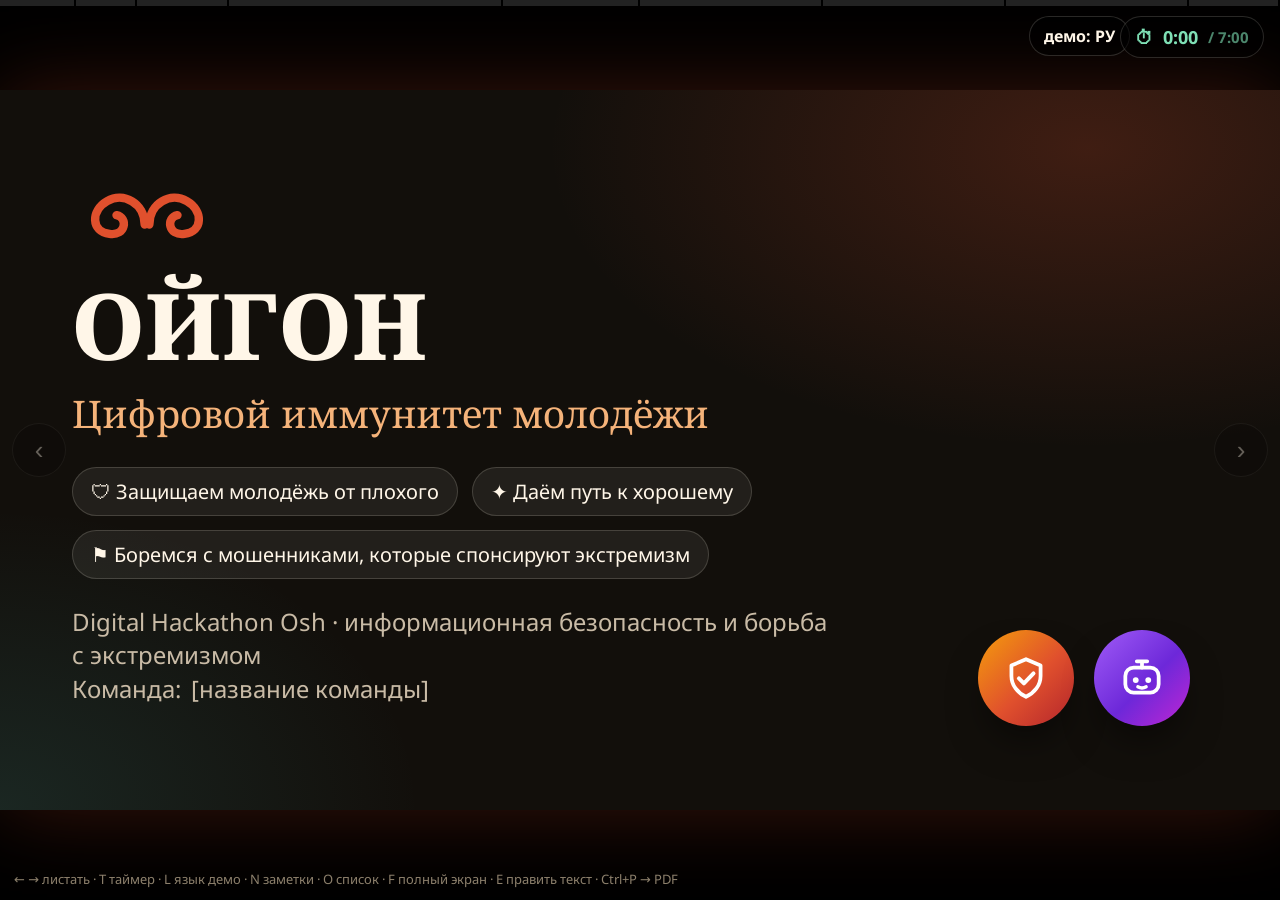
==== commit fa566413: "Почему в Оше, условия хакатона, срок хранения, вопрос про помощь, карточка 111/112, слайд в питче Co" ====
--- a/pitch/index.html
+++ b/pitch/index.html
@@ -185,8 +185,8 @@
 </section>
 
 <!-- 2. ПРОБЛЕМА И ГЕРОЙ -->
-<section class="slide" data-title="Проблема и герой" data-time="0:00–0:45" data-t="0,45">
-  <div class="top"><svg viewBox="0 0 64 32"><use href="#h"/></svg>Проблема и герой<span class="chip">0:00–0:45</span></div>
+<section class="slide" data-title="Проблема и герой" data-time="0:00–0:25" data-t="0,25">
+  <div class="top"><svg viewBox="0 0 64 32"><use href="#h"/></svg>Проблема и герой<span class="chip">0:00–0:25</span></div>
   <div class="grid g2" style="gap:44px;align-items:start">
     <div>
       <h2 data-a="up">Ученику 15 лет пишут в чате</h2>
@@ -205,7 +205,21 @@
   </div>
 </section>
 
-<!-- 3. РЕШЕНИЕ -->
+<!-- 3. ПОЧЕМУ В ОШЕ -->
+<section class="slide" data-title="Почему именно в Оше" data-time="0:25–0:45" data-t="25,45">
+  <div class="top"><svg viewBox="0 0 64 32"><use href="#h"/></svg>Почему именно в Оше<span class="chip">0:25–0:45</span></div>
+  <div class="grid g2" style="gap:34px;align-items:start;margin-top:4px">
+    <div class="card" data-a="left" style="--d:.3s"><div class="big"><span class="count" data-to="1948" data-sp="1">0</span></div><p style="font-size:22px;margin-top:8px">преступлений зарегистрировано в городе Ош за январь–июнь 2026, на <b style="color:var(--ink)">23,2% больше</b>, чем год назад</p><div class="src">Нацстатком по данным Генпрокуратуры, 24.kg, 29.07.2026 · это общая преступность, не только мошенничество</div></div>
+    <div class="steps3">
+      <div class="st" data-a="right" style="--d:.5s"><b class="n">✓</b><span><b>Команда из Оша или области:</b> <span class="edit" data-k="city">[город или район]</span></span></div>
+      <div class="st" data-a="right" style="--d:.8s"><b class="n">✓</b><span><b>Проект реализуется в Оше:</b> создан на Digital Hackathon Osh, пилот в одной школе или колледже Оша</span></div>
+      <div class="st" data-a="right" style="--d:1.1s"><b class="n">✓</b><span><b>MVP:</b> работает: игры и квесты, тренажёр, проверка мошенников. Макет: форма «Сообщить», профили психологов</span></div>
+    </div>
+  </div>
+  <p data-a="up" style="--d:1.5s;margin-top:22px;font-size:21px;color:var(--ink)">Цифр о вербовке подростков в Оше в открытых источниках мы не нашли: их соберёт пилот.</p>
+</section>
+
+<!-- 4. РЕШЕНИЕ -->
 <section class="slide" data-title="Что делает Ойгон" data-time="0:45–1:15" data-t="45,75">
   <div class="top"><svg viewBox="0 0 64 32"><use href="#h"/></svg>Решение<span class="chip">0:45–1:15</span></div>
   <h2 data-a="up">Не блокируем, а вырабатываем иммунитет</h2>
@@ -228,7 +242,7 @@
       <div class="steps3" style="margin-top:18px">
         <div class="st" data-a="left" style="--d:.3s"><b class="n">1</b><span><b>Ситуация.</b> Подозрительное сообщение в мессенджере.</span></div>
         <div class="st" data-a="left" style="--d:.6s"><b class="n">2</b><span><b>Действие.</b> Выбираешь ответ и видишь красные флаги.</span></div>
-        <div class="st" data-a="left" style="--d:.9s"><b class="n">3</b><span><b>Результат.</b> Разбор приёмов и безопасный шаг.</span></div>
+        <div class="st" data-a="left" style="--d:.9s"><b class="n">3</b><span><b>Результат.</b> Разбор приёмов, безопасный шаг и куда обратиться: 111 и взрослый.</span></div>
       </div>
       <div class="beaf" data-a="up" style="--d:1.2s"><div class="card bad">Было: не знал, как распознать давление</div><div class="arrow" style="font-size:28px">→</div><div class="card good">Стало: видит приёмы и знает безопасный шаг</div></div>
       <div class="dbtn"><button data-demo-open="chat" class="on">▶ Запустить демо</button><button data-demo-open="home">Главная</button></div>
@@ -269,7 +283,7 @@
   <h2 data-a="up" style="font-size:44px">Помощь и профилактика, а не слежка и не ярлыки</h2>
   <div class="grid g2" style="margin-top:26px">
     <div class="card" data-a="up" style="--d:.3s"><h3>Что собираем?</h3><p>Ничего о пользователях: без регистрации и без баз данных.</p></div>
-    <div class="card" data-a="up" style="--d:.5s"><h3>Где храним?</h3><p>Только в браузере самого пользователя. На нашем сервере данных нет.</p></div>
+    <div class="card" data-a="up" style="--d:.5s"><h3>Где и сколько храним?</h3><p>Только в браузере пользователя, пока он сам его не очистит. На нашем сервере данных нет.</p></div>
     <div class="card" data-a="up" style="--d:.7s"><h3>Кто имеет доступ?</h3><p>Только сам пользователь. Админ-панель пока в демо-режиме.</p></div>
     <div class="card" data-a="up" style="--d:.9s"><h3>Как получаем согласие?</h3><p>Всё добровольно: проверку запускает сам человек.</p></div>
   </div>
@@ -297,7 +311,7 @@
     <div class="grid" style="gap:14px">
       <div class="card" data-a="left" style="--d:.3s"><h3>Охват</h3><p style="font-size:22px">Сколько человек прошли квест и проверку.</p></div>
       <div class="card" data-a="left" style="--d:.5s"><h3>Использование и обращения</h3><p style="font-size:22px">Сколько дошли до разбора и «Сообщить».</p></div>
-      <div class="card" data-a="left" style="--d:.7s"><h3>Изменение знаний</h3><p style="font-size:22px">Одинаковое задание до и после: найденные признаки (0–4) и безопасный ответ.</p></div>
+      <div class="card" data-a="left" style="--d:.7s"><h3>Изменение знаний</h3><p style="font-size:21px">Одинаковые вопросы до и после: признаки (0–4), безопасный ответ и знание, куда обратиться за помощью.</p></div>
     </div>
     <div class="card" data-a="right" style="--d:.5s">
       <h3 style="margin-bottom:14px">Замер «до и после» (схема)</h3>
@@ -347,7 +361,8 @@
 'use strict';
 var NOTES=[
  ['Титул','Поздоровайтесь, назовите команду и тему. Одной фразой: «Ойгон помогает молодёжи узнавать манипуляцию, проверять мошенников и находить путь к хорошему». Два бота падают сверху: это помощники «Проверка мошенников» и «Психологи».'],
- ['0:00–0:45 · Проблема и герой','Герой: ученик 15 лет, ему пишут в чате. Покажите красные флаги: лесть, секретность, срочность. Затем две цифры (источники на слайде): 826 млн сомов украдено в 2025 году, 7 095 фактов мошенничества за полгода 2026. Мысль: мошенники и вербовщики пользуются одними приёмами, а подросток не знает, кому безопасно обратиться.'],
+ ['0:00–0:25 · Проблема и герой (коротко)','Герой: ученик 15 лет, ему пишут в чате. Покажите красные флаги: лесть, секретность, срочность. Затем две цифры (источники на слайде): 826 млн сомов украдено в 2025 году, 7 095 фактов мошенничества за полгода 2026. Мысль: мошенники и вербовщики пользуются одними приёмами, а подросток не знает, кому безопасно обратиться.'],
+ ['0:25–0:45 · Почему в Оше','Главный вопрос питча: «почему именно в Оше?». Назовите цифру: в городе Ош за январь–июнь 2026 зарегистрировано 1 948 преступлений, на 23,2% больше, чем год назад. Сразу оговоритесь: это общая преступность, не только мошенничество. Затем три обязательных условия: команда из Оша или области (впишите на слайде клавишей E), проект реализуется в Оше, MVP: что работает и что пока макет. Честно: цифр о вербовке подростков в Оше в открытых источниках нет, их соберёт пилот.'],
  ['0:45–1:15 · Решение','Три шага: Узнай (игры и квесты), Проверь (проверка мошенников), Иди к хорошему (афиша, новости, поддержка). Подчеркните: не блокируем, а вырабатываем иммунитет. Без регистрации и сбора данных.'],
  ['1:15–2:45 · Демо 1 (90 секунд)','Один человек нажимает, другой говорит. Нажмите «Запустить демо»: откроется «Закрытый чат». Выберите ответ, нажмите на подозрительную фразу, покажите разбор приёмов. Говорите: «Макет называем макетом». Если демо не открылось: запасная копия сайта лежит рядом в папке, либо откройте записанное видео.'],
  ['2:45–3:30 · Демо 2 (45 секунд)','Нажмите «Карта заблокирована»: оценка 100, «Опасно», список признаков. Затем «Фальшивая ссылка». Фраза: «Деньги, выманенные мошенниками, могут идти на другие преступления, в том числе вербовку». Оговорка: это помощник, а не вердикт, текст не уходит с устройства.'],
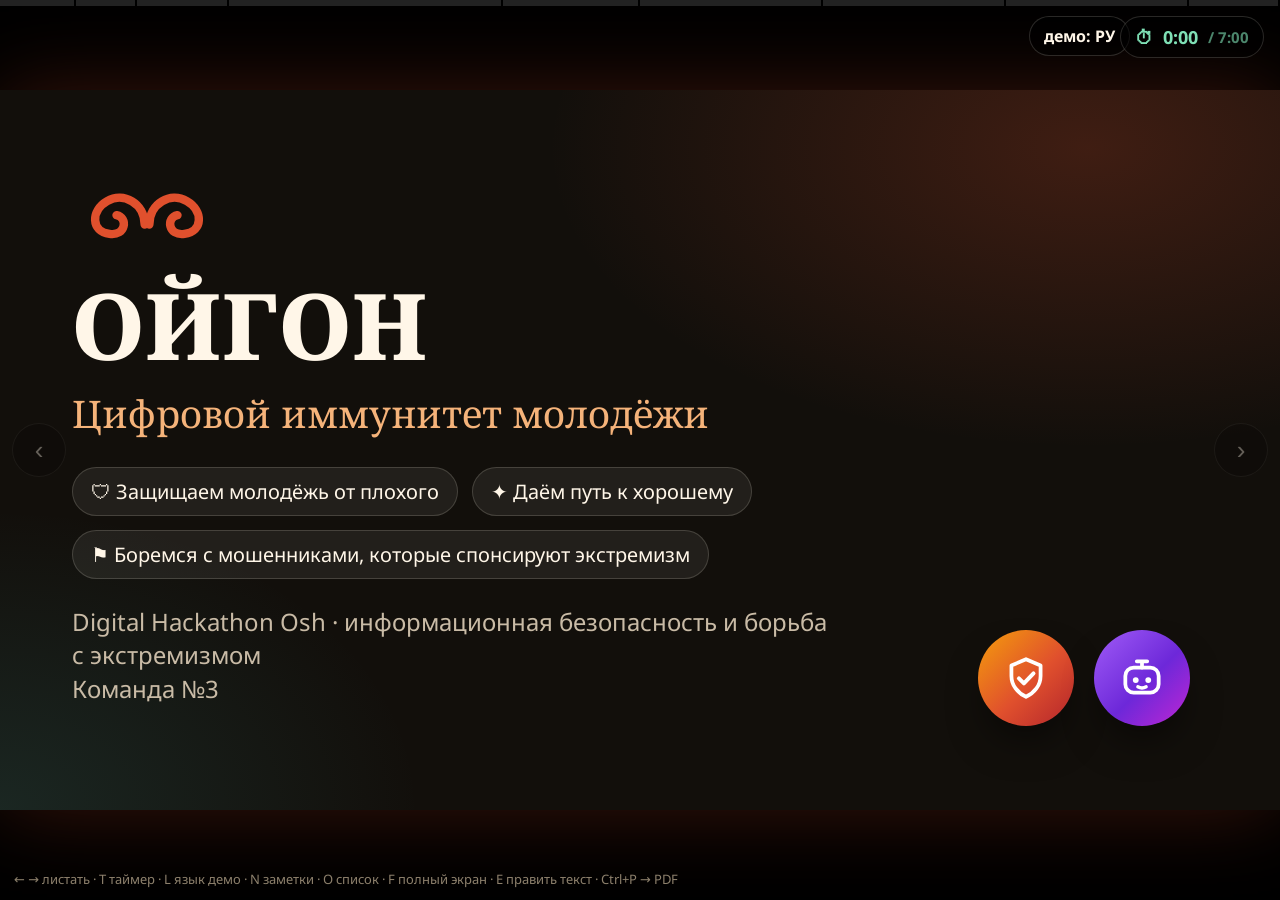
==== commit a7e1146c: "Титул питча: Команда №3 Co-Authored-By: Claude Sonnet 5.5 <noreply@anthropic.com>" ====
--- a/pitch/index.html
+++ b/pitch/index.html
@@ -177,7 +177,7 @@
     <span class="pill" data-a="pop" style="--d:1s">✦ Даём путь к хорошему</span>
     <span class="pill" data-a="pop" style="--d:1.2s">⚑ Боремся с мошенниками, которые спонсируют экстремизм</span>
   </div>
-  <p data-a="fade" style="--d:1.5s">Digital Hackathon Osh · информационная безопасность и борьба с экстремизмом<br>Команда: <span class="edit" data-k="team-name">[название команды]</span></p>
+  <p data-a="fade" style="--d:1.5s">Digital Hackathon Osh · информационная безопасность и борьба с экстремизмом<br>Команда №3</p>
   <div class="bots" aria-hidden="true">
     <div class="bot a" data-a="fall" style="--d:1.7s"><svg viewBox="0 0 24 24"><path d="M12 3l7 3v5c0 4.5-3 8.2-7 10-4-1.8-7-5.5-7-10V6z" fill="none" stroke="currentColor" stroke-width="1.8" stroke-linejoin="round"/><path d="M8.6 12.2l2.4 2.4 4.6-4.8" fill="none" stroke="currentColor" stroke-width="1.9" stroke-linecap="round" stroke-linejoin="round"/></svg></div>
     <div class="bot b" data-a="fall" style="--d:2.2s"><svg viewBox="0 0 24 24"><rect x="4" y="7" width="16" height="12" rx="4" fill="none" stroke="currentColor" stroke-width="1.8"/><path d="M12 7V4M9.5 4h5" stroke="currentColor" stroke-width="1.8" stroke-linecap="round"/><circle cx="9" cy="13" r="1.4" fill="currentColor"/><circle cx="15" cy="13" r="1.4" fill="currentColor"/><path d="M10 16.2c1.2.7 2.8.7 4 0" stroke="currentColor" stroke-width="1.6" stroke-linecap="round" fill="none"/></svg></div>
